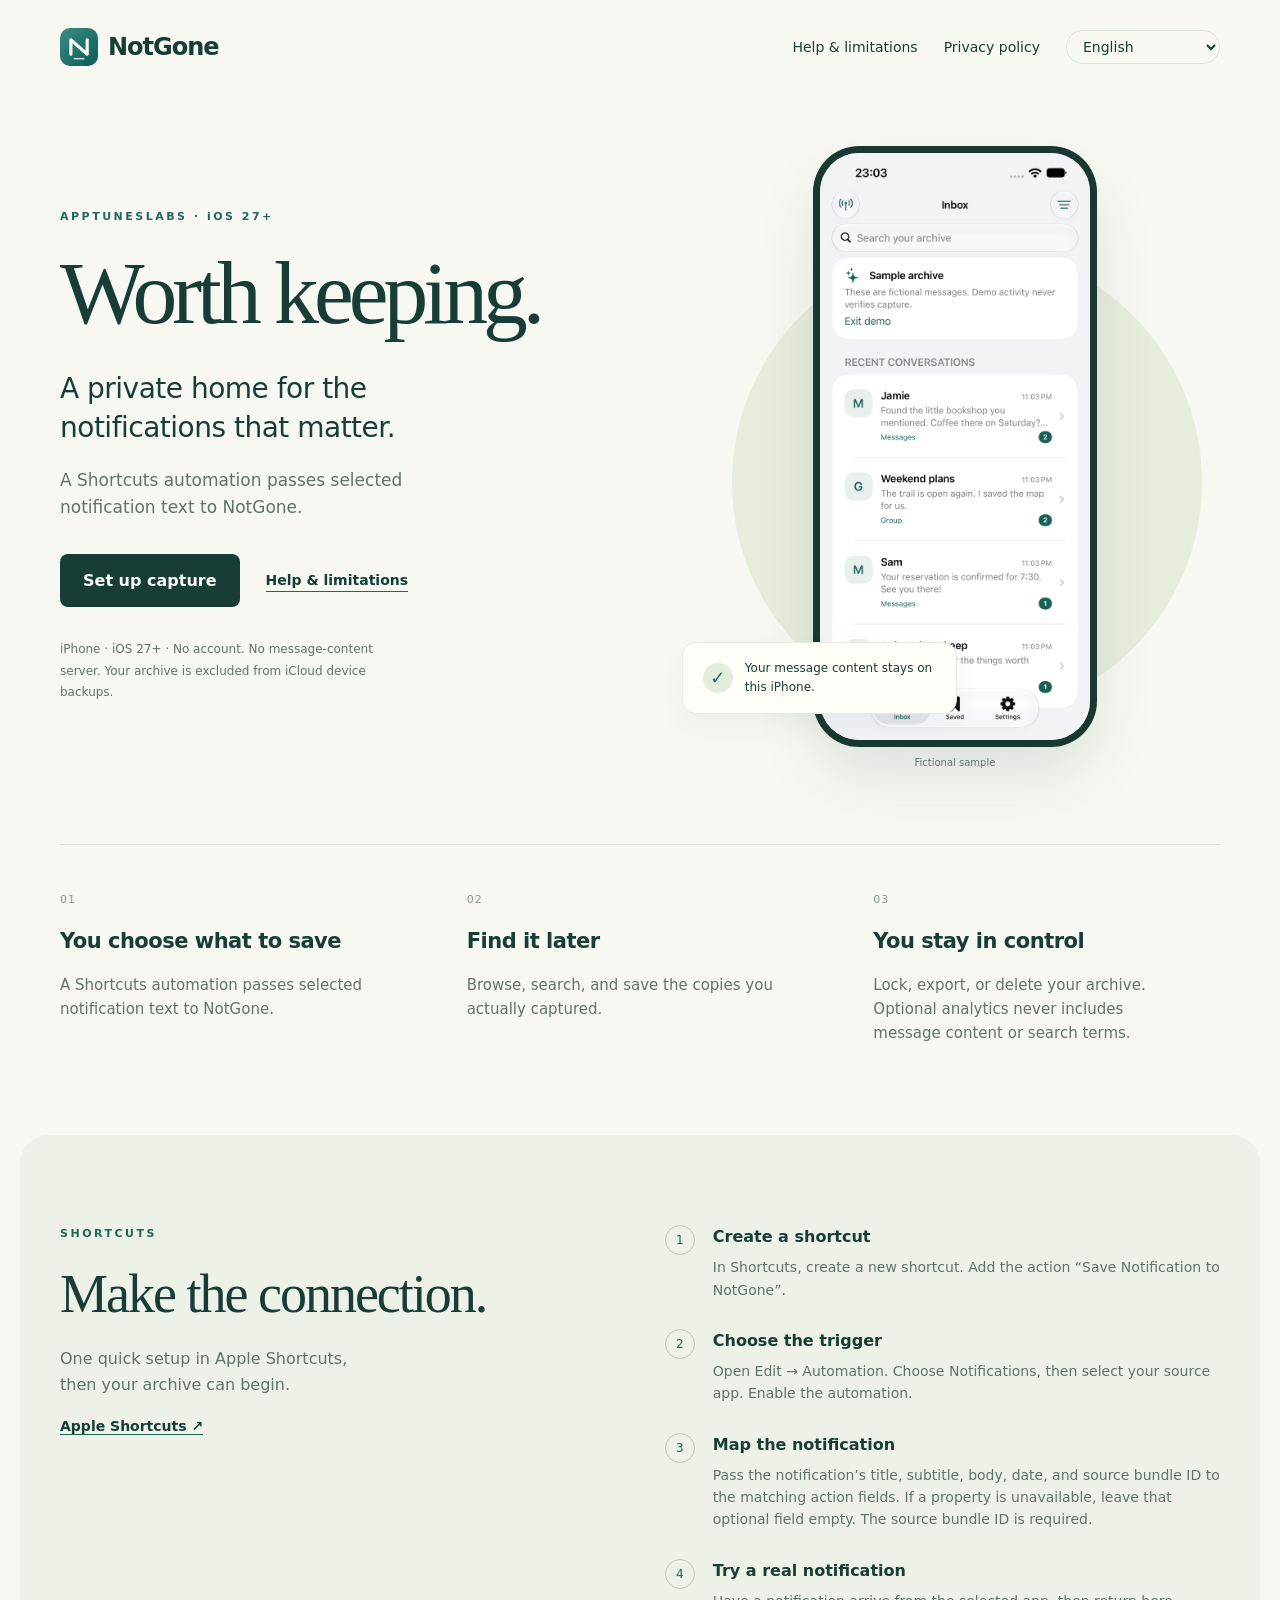
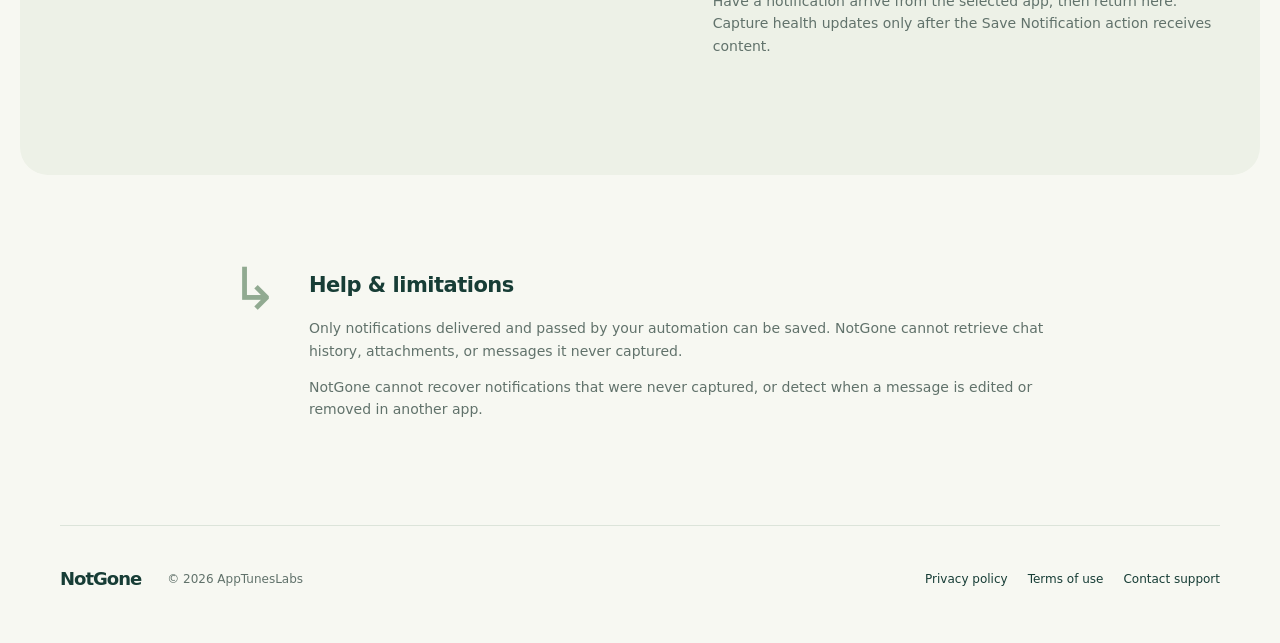
==== index.html @ 971f2847 "Publish NotGone static support website" ====
<!doctype html>
<html lang="en"><head><base href="./"><meta charset="utf-8"><meta name="viewport" content="width=device-width,initial-scale=1"><meta name="description" content="NotGone keeps copies of the notifications you choose in a private, searchable iPhone archive. iOS 27 and a user-configured Shortcuts automation required."><meta http-equiv="Content-Security-Policy" content="default-src 'self'; img-src 'self' data:; style-src 'self'; script-src 'self'; connect-src 'self'; object-src 'none'; base-uri 'self'"><meta name="referrer" content="strict-origin-when-cross-origin"><meta name="theme-color" content="#1a6157"><title>NotGone — Message Archive</title><link rel="icon" href="assets/icon.png"><link rel="stylesheet" href="style.css"></head>
<body>
<a class="skip" href="#main" data-i18n="Skip to content">Skip to content</a>
<header><a class="brand" href="./" aria-label="NotGone home"><img src="assets/icon.png" alt="" width="38" height="38">NotGone</a><nav aria-label="Main navigation" data-i18n-aria="Main navigation"><a href="support/" data-i18n="Help & limitations">Help & limitations</a><a href="privacy/" data-i18n="Privacy policy">Privacy policy</a><label class="language"><span class="sr-only" data-i18n="Language">Language</span><select id="locale" aria-label="Language" data-i18n-aria="Language"><option value="en-US">English</option></select></label></nav></header>
<main id="main">
<section class="hero" id="home"><div class="intro"><p class="eyebrow">APPTUNESLABS · iOS 27+</p><h1 data-i18n="Worth keeping.">Worth keeping.</h1><p class="lede" data-i18n="A private home for the notifications that matter.">A private home for the notifications that matter.</p><p class="explain" data-i18n="A Shortcuts automation passes selected notification text to NotGone.">A Shortcuts automation passes selected notification text to NotGone.</p><div class="actions"><a class="button" href="#setup" data-i18n="Set up capture">Set up capture</a><a class="textlink" href="support/" data-i18n="Help & limitations">Help & limitations</a></div><p class="availability">iPhone · iOS 27+ · <span data-i18n="No account. No message-content server. Your archive is excluded from iCloud device backups.">No account. No message-content server. Your archive is excluded from iCloud device backups.</span></p></div><div class="showcase"><div class="orbit"></div><figure><img id="app-screenshot" src="assets/inbox.png" alt="NotGone Inbox showing fictional sample conversations" data-i18n-alt="NotGone Inbox showing fictional sample conversations" width="440" height="956"><figcaption data-i18n="Fictional sample">Fictional sample</figcaption></figure><div class="note"><span class="check" aria-hidden="true">✓</span><span data-i18n="Your message content stays on this iPhone.">Your message content stays on this iPhone.</span></div></div></section>
<section class="principles" aria-label="Features"><article><span class="index">01</span><h2 data-i18n="You choose what to save">You choose what to save</h2><p data-i18n="A Shortcuts automation passes selected notification text to NotGone.">A Shortcuts automation passes selected notification text to NotGone.</p></article><article><span class="index">02</span><h2 data-i18n="Find it later">Find it later</h2><p data-i18n="Browse, search, and save the copies you actually captured.">Browse, search, and save the copies you actually captured.</p></article><article><span class="index">03</span><h2 data-i18n="You stay in control">You stay in control</h2><p data-i18n="Lock, export, or delete your archive. Optional analytics never includes message content or search terms.">Lock, export, or delete your archive. Optional analytics never includes message content or search terms.</p></article></section>
<section class="setup" id="setup"><div><p class="eyebrow">SHORTCUTS</p><h2 class="section-title" data-i18n="Make the connection.">Make the connection.</h2><p data-i18n="One quick setup in Apple Shortcuts, then your archive can begin.">One quick setup in Apple Shortcuts, then your archive can begin.</p><a class="textlink" href="https://support.apple.com/guide/shortcuts/apdfbdbd7123/ios" target="_blank" rel="noopener">Apple Shortcuts ↗</a></div><ol><li><h3 data-i18n="Create a shortcut">Create a shortcut</h3><p data-i18n="In Shortcuts, create a new shortcut. Add the action “Save Notification to NotGone”.">In Shortcuts, create a new shortcut. Add the action “Save Notification to NotGone”.</p></li><li><h3 data-i18n="Choose the trigger">Choose the trigger</h3><p data-i18n="Open Edit → Automation. Choose Notifications, then select your source app. Enable the automation.">Open Edit → Automation. Choose Notifications, then select your source app. Enable the automation.</p></li><li><h3 data-i18n="Map the notification">Map the notification</h3><p data-i18n="Pass the notification’s title, subtitle, body, date, and source bundle ID to the matching action fields. If a property is unavailable, leave that optional field empty. The source bundle ID is required.">Pass the notification’s title, subtitle, body, date, and source bundle ID to the matching action fields. If a property is unavailable, leave that optional field empty. The source bundle ID is required.</p></li><li><h3 data-i18n="Try a real notification">Try a real notification</h3><p data-i18n="Have a notification arrive from the selected app, then return here. Capture health updates only after the Save Notification action receives content.">Have a notification arrive from the selected app, then return here. Capture health updates only after the Save Notification action receives content.</p></li></ol></section>
<section class="reality"><span aria-hidden="true">↳</span><div><h2 data-i18n="Help & limitations">Help & limitations</h2><p data-i18n="Only notifications delivered and passed by your automation can be saved. NotGone cannot retrieve chat history, attachments, or messages it never captured.">Only notifications delivered and passed by your automation can be saved. NotGone cannot retrieve chat history, attachments, or messages it never captured.</p><p data-i18n="NotGone cannot recover notifications that were never captured, or detect when a message is edited or removed in another app.">NotGone cannot recover notifications that were never captured, or detect when a message is edited or removed in another app.</p></div></section>
</main>
<footer><a class="brand" href="./">NotGone</a><p>© 2026 AppTunesLabs</p><nav aria-label="Legal and support"><a href="privacy/" data-i18n="Privacy policy">Privacy policy</a><a href="terms/" data-i18n="Terms of use">Terms of use</a><a href="mailto:apptuneslabs@gmail.com" data-i18n="Contact support">Contact support</a></nav></footer>
<script src="app.js" defer></script></body></html>
---- style.css ----
:root{--ink:#173d36;--muted:#61726b;--paper:#f7f8f2;--accent:#216858;--line:#dce4da;--card:#fff;--serif:Georgia,'Times New Roman',serif}*{box-sizing:border-box}html{scroll-behavior:smooth;scroll-padding-top:90px}body{margin:0;background:var(--paper);color:var(--ink);font:16px/1.6 'DM Sans',system-ui,sans-serif}a{color:inherit;text-decoration:none}a:hover{text-decoration:underline}button,select{font:inherit}a:focus-visible,select:focus-visible{outline:3px solid #307462;outline-offset:5px}.sr-only,.skip:not(:focus){position:absolute;width:1px;height:1px;padding:0;margin:-1px;overflow:hidden;clip:rect(0,0,0,0)}.skip:focus{position:fixed;top:12px;left:12px;z-index:4;background:white;padding:12px}header{max-width:1240px;margin:auto;display:flex;justify-content:space-between;align-items:center;padding:28px 40px;gap:24px}.brand{display:flex;align-items:center;gap:10px;font-family:Manrope,system-ui;font-weight:800;font-size:24px;letter-spacing:-1px}.brand img{border-radius:10px}nav{display:flex;align-items:center;gap:26px;font-size:14px;font-weight:500}select{border:1px solid var(--line);background:transparent;color:inherit;border-radius:30px;padding:7px 12px;max-width:154px}.hero{max-width:1240px;min-height:720px;margin:0 auto;display:grid;grid-template-columns:1.12fr 1fr;align-items:center;gap:36px;padding:55px 40px 70px}.eyebrow{font-size:11px;letter-spacing:2.5px;font-weight:700;color:var(--accent);margin:0 0 22px}.intro h1{font-family:var(--serif);font-size:clamp(64px,7vw,102px);font-weight:400;letter-spacing:-5px;line-height:1.02;margin:0 0 30px;max-width:580px}.lede{font-size:clamp(21px,2.2vw,28px);line-height:1.4;max-width:420px;margin:0 0 20px;letter-spacing:-.5px}.explain{max-width:390px;color:var(--muted);font-size:17px}.actions{display:flex;align-items:center;gap:26px;margin:32px 0}.button{display:inline-block;background:var(--ink);color:#fff;border-radius:8px;padding:14px 23px;font-weight:600}.button:hover{background:var(--accent);text-decoration:none}.textlink{font-weight:600;border-bottom:1px solid var(--accent);font-size:14px}.availability{font-size:12px;line-height:1.8;color:var(--muted);max-width:350px}.showcase{position:relative;display:flex;justify-content:center;min-height:625px;align-items:center}.orbit{position:absolute;width:470px;height:470px;background:#e7eddd;border-radius:50%;transform:translate(12px,20px)}figure{margin:0;position:relative;width:270px;z-index:1}figure img{display:block;width:100%;height:auto;border-radius:39px;box-shadow:0 30px 65px #193b2c20,0 0 0 7px #183a32}figcaption{text-align:center;font-size:10px;color:var(--muted);margin-top:15px}.note{position:absolute;bottom:60px;left:-8px;z-index:2;background:#fffef9;border:1px solid #e6ebdf;border-radius:14px;box-shadow:0 12px 28px #193b2c0c;display:flex;align-items:center;gap:12px;padding:16px 20px;max-width:275px;font-size:12px}.check{background:#e2edde;color:var(--accent);border-radius:50%;width:30px;height:30px;display:grid;place-items:center;font-size:18px;flex-shrink:0}.principles{max-width:1160px;margin:auto;padding:40px 0 75px;border-top:1px solid var(--line);display:grid;grid-template-columns:repeat(3,1fr);gap:60px}.index{font-size:11px;color:#879888;letter-spacing:1px}h2{font:700 21px/1.3 Manrope,system-ui;letter-spacing:-.5px}article p{font-size:15px;color:var(--muted);max-width:320px}.setup{max-width:1240px;margin:auto;padding:90px 40px;display:grid;grid-template-columns:1fr 1.1fr;gap:100px;background:#edf1e7;border-radius:28px}.section-title{font-family:var(--serif);font-size:54px;font-weight:400;line-height:1.1;letter-spacing:-2px;margin:0 0 22px}.setup>div>p:not(.eyebrow){color:var(--muted);max-width:320px}.setup ol{list-style:none;counter-reset:steps;margin:0;padding:0}.setup li{position:relative;padding:0 0 28px 48px;counter-increment:steps}.setup li:before{content:counter(steps);position:absolute;left:0;top:0;border:1px solid #bacab8;border-radius:50%;height:28px;width:28px;text-align:center;font-size:12px;line-height:28px;color:var(--accent)}h3{font-size:16px;line-height:1.5;margin:0 0 7px}.setup li p{margin:0;font-size:14px;color:var(--muted)}.reality{max-width:900px;margin:80px auto 90px;display:flex;gap:30px;padding:0 40px}.reality>span{font-family:var(--serif);font-size:58px;line-height:1.2;color:#91aa91}.reality p{font-size:14px;color:var(--muted)}footer{max-width:1160px;margin:auto;border-top:1px solid var(--line);padding:32px 0 42px;display:flex;align-items:center;gap:26px}footer .brand{font-size:18px}footer p{font-size:12px;color:var(--muted);flex:1}footer nav{font-size:12px;gap:20px}.document{max-width:780px;margin:40px auto 100px;padding:0 28px}.document h1{font:400 52px/1.2 var(--serif);letter-spacing:-1.5px}.document section{margin:32px 0}.document p{color:var(--muted)}[dir=rtl] .intro h1{letter-spacing:0}[dir=rtl] .setup li{padding:0 48px 28px 0}[dir=rtl] .setup li:before{left:auto;right:0}[dir=rtl] .note{left:auto;right:-8px}@media(max-width:900px){header{padding:24px}nav{gap:14px}.hero{padding:40px 28px;gap:14px;min-height:0}.intro h1{font-size:74px}.showcase{min-height:540px}figure{width:230px}.orbit{width:340px;height:340px}.note{left:-18px;bottom:35px;max-width:220px}.principles{padding:40px 28px;gap:28px}.setup{margin:20px;border-radius:20px;gap:40px;padding:50px 28px}footer{margin:0 28px;flex-wrap:wrap}}@media(max-width:640px){header{align-items:flex-start;padding:20px}.brand{font-size:22px}header nav{gap:10px;flex-wrap:wrap;justify-content:flex-end;max-width:200px;font-size:11px}.language select{font-size:11px;max-width:120px}.hero{display:flex;flex-direction:column;align-items:stretch;padding:40px 24px 20px}.intro h1{font-size:76px;letter-spacing:-4px;max-width:360px}.lede{font-size:23px}.explain{font-size:15px}.availability{max-width:100%}.showcase{min-height:600px}.orbit{width:min(90vw,390px);height:min(90vw,390px)}figure{width:245px}.note{left:0;bottom:38px;max-width:240px}.principles{grid-template-columns:1fr;padding:34px 24px 45px;gap:24px}.principles article{padding-bottom:18px;border-bottom:1px solid var(--line)}.principles article p{max-width:100%}.setup{grid-template-columns:1fr;margin:12px;padding:40px 24px;gap:32px}.section-title{font-size:45px}.reality{margin:50px auto;padding:0 24px;gap:16px}.reality>span{font-size:40px}footer{margin:0 24px;padding:24px 0;gap:12px}footer p{flex-basis:50%}footer nav{width:100%;gap:20px}.document h1{font-size:42px}}@media(prefers-reduced-motion:reduce){html{scroll-behavior:auto}}@media(prefers-color-scheme:dark){:root{--ink:#e2eadd;--paper:#112720;--muted:#a1b4a5;--accent:#a2cbb5;--line:#2e4639;--card:#1d342b}.orbit{background:#203c2d}.setup{background:#193329}.note{background:#233e31;border-color:#39503d}.button{background:#d4e4d1;color:#19382c}.check{background:#355941;color:#d1e4cf}.brand img{opacity:.94}}
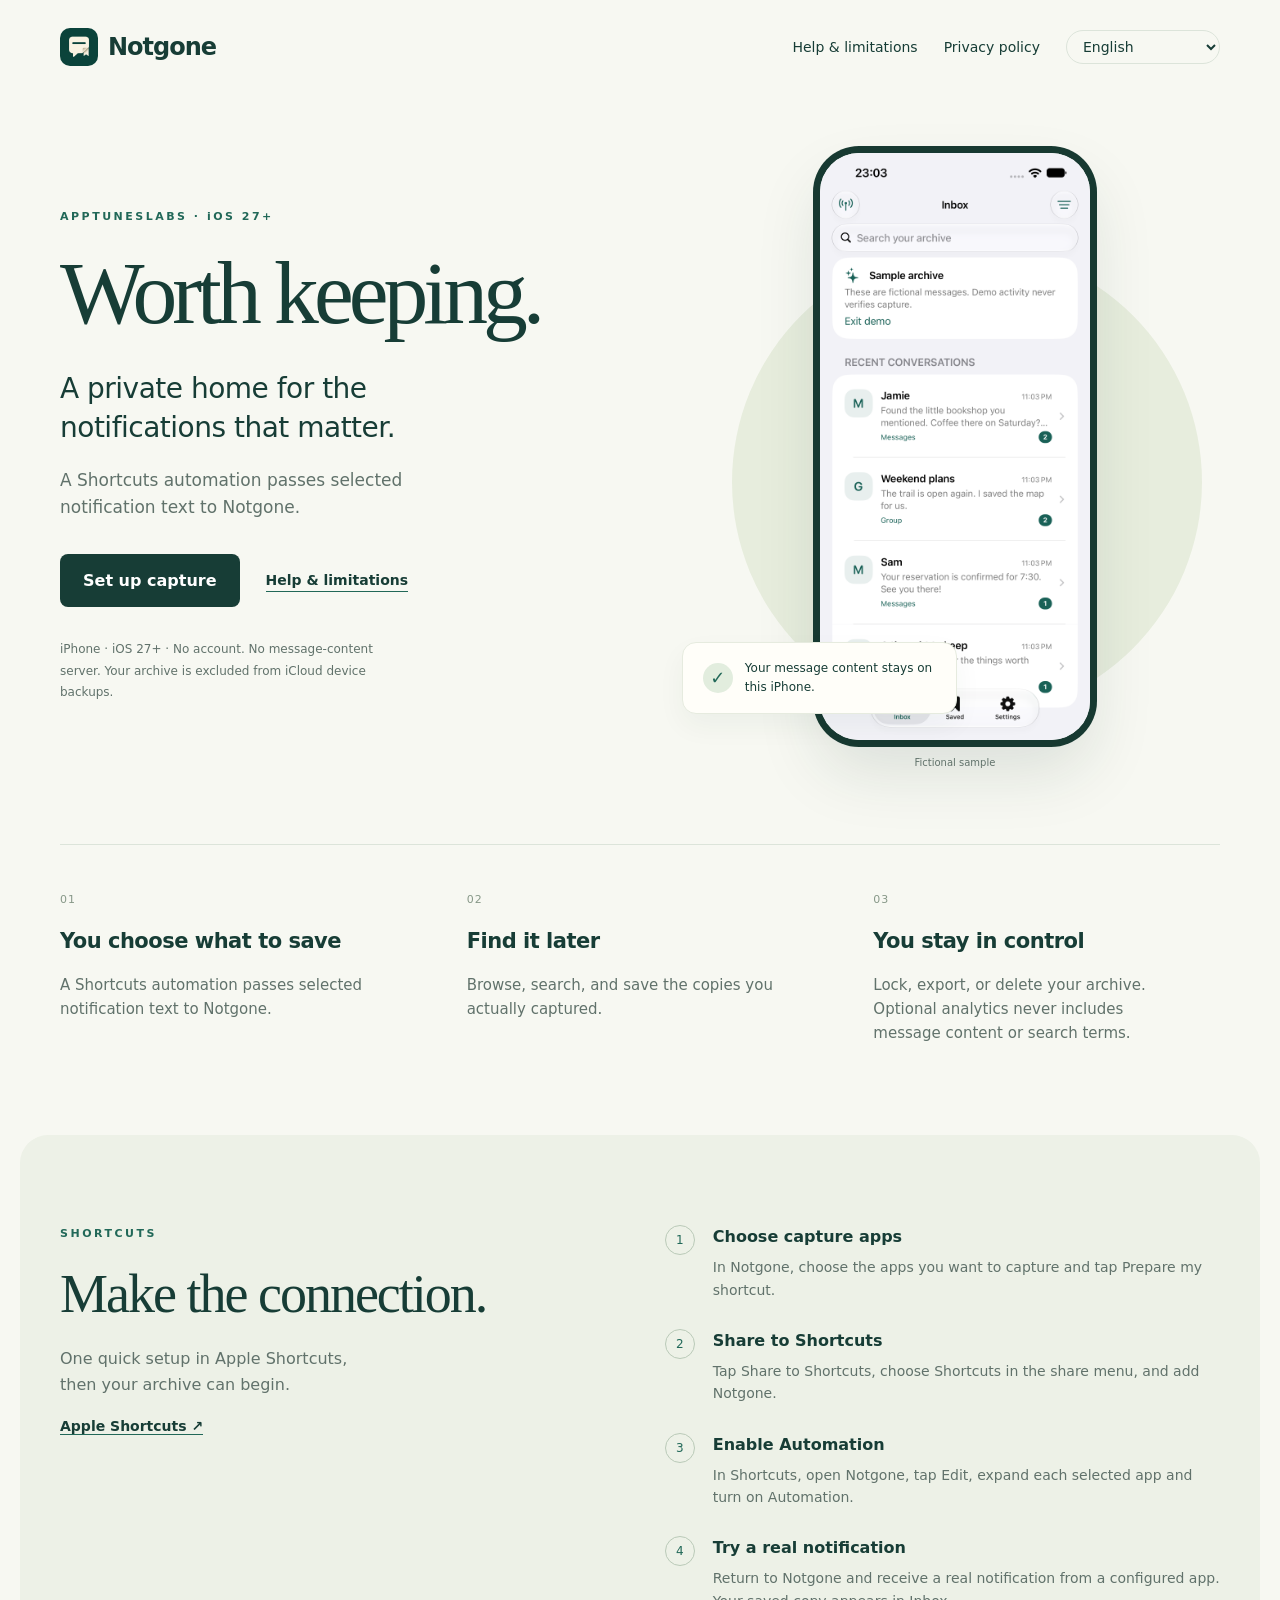
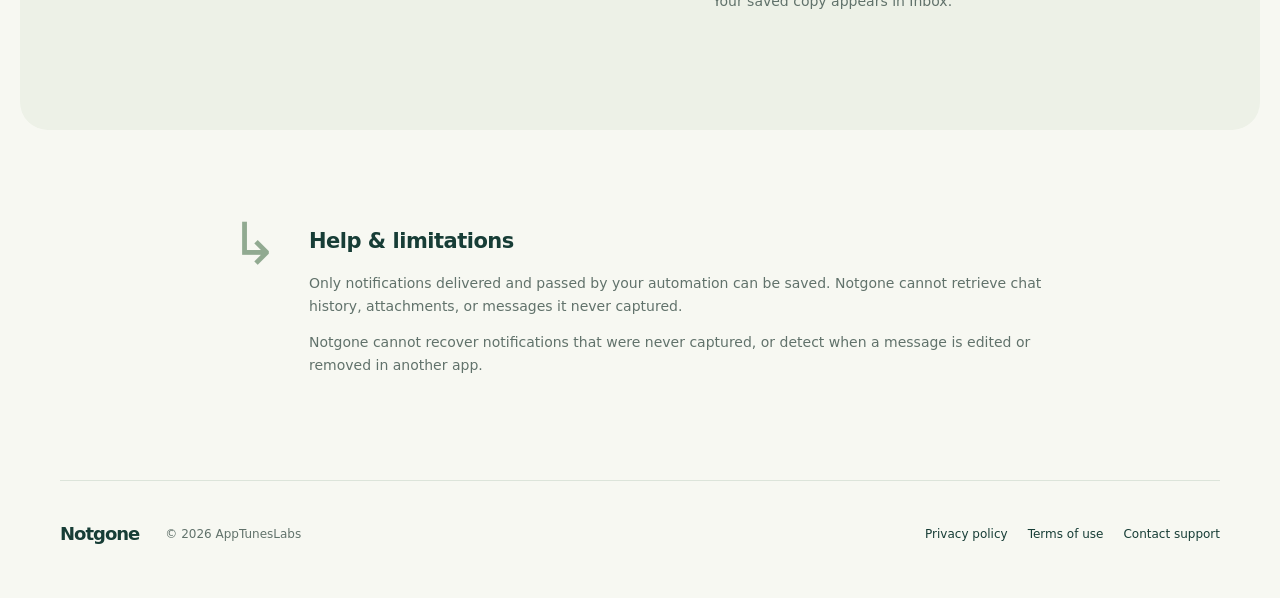
==== commit 9870556d: "Align Notgone setup and policies with lifetime Pro and current retention" ====
--- a/index.html
+++ b/index.html
@@ -1,13 +1,13 @@
 <!doctype html>
-<html lang="en"><head><base href="./"><meta charset="utf-8"><meta name="viewport" content="width=device-width,initial-scale=1"><meta name="description" content="NotGone keeps copies of the notifications you choose in a private, searchable iPhone archive. iOS 27 and a user-configured Shortcuts automation required."><meta http-equiv="Content-Security-Policy" content="default-src 'self'; img-src 'self' data:; style-src 'self'; script-src 'self'; connect-src 'self'; object-src 'none'; base-uri 'self'"><meta name="referrer" content="strict-origin-when-cross-origin"><meta name="theme-color" content="#1a6157"><title>NotGone — Message Archive</title><link rel="icon" href="assets/icon.png"><link rel="stylesheet" href="style.css"></head>
+<html lang="en"><head><base href="./"><meta charset="utf-8"><meta name="viewport" content="width=device-width,initial-scale=1"><meta name="description" content="Notgone keeps copies of the notifications you choose in a private, searchable iPhone archive. iOS 27 and a user-configured Shortcuts automation required."><meta http-equiv="Content-Security-Policy" content="default-src 'self'; img-src 'self' data:; style-src 'self'; script-src 'self'; connect-src 'self'; object-src 'none'; base-uri 'self'"><meta name="referrer" content="strict-origin-when-cross-origin"><meta name="theme-color" content="#1a6157"><title>Notgone — Message Archive</title><link rel="icon" href="assets/icon.png"><link rel="stylesheet" href="style.css"></head>
 <body>
 <a class="skip" href="#main" data-i18n="Skip to content">Skip to content</a>
-<header><a class="brand" href="./" aria-label="NotGone home"><img src="assets/icon.png" alt="" width="38" height="38">NotGone</a><nav aria-label="Main navigation" data-i18n-aria="Main navigation"><a href="support/" data-i18n="Help & limitations">Help & limitations</a><a href="privacy/" data-i18n="Privacy policy">Privacy policy</a><label class="language"><span class="sr-only" data-i18n="Language">Language</span><select id="locale" aria-label="Language" data-i18n-aria="Language"><option value="en-US">English</option></select></label></nav></header>
+<header><a class="brand" href="./" aria-label="Notgone home"><img src="assets/icon.png" alt="" width="38" height="38">Notgone</a><nav aria-label="Main navigation" data-i18n-aria="Main navigation"><a href="support/" data-i18n="Help & limitations">Help & limitations</a><a href="privacy/" data-i18n="Privacy policy">Privacy policy</a><label class="language"><span class="sr-only" data-i18n="Language">Language</span><select id="locale" aria-label="Language" data-i18n-aria="Language"><option value="en-US">English</option></select></label></nav></header>
 <main id="main">
-<section class="hero" id="home"><div class="intro"><p class="eyebrow">APPTUNESLABS · iOS 27+</p><h1 data-i18n="Worth keeping.">Worth keeping.</h1><p class="lede" data-i18n="A private home for the notifications that matter.">A private home for the notifications that matter.</p><p class="explain" data-i18n="A Shortcuts automation passes selected notification text to NotGone.">A Shortcuts automation passes selected notification text to NotGone.</p><div class="actions"><a class="button" href="#setup" data-i18n="Set up capture">Set up capture</a><a class="textlink" href="support/" data-i18n="Help & limitations">Help & limitations</a></div><p class="availability">iPhone · iOS 27+ · <span data-i18n="No account. No message-content server. Your archive is excluded from iCloud device backups.">No account. No message-content server. Your archive is excluded from iCloud device backups.</span></p></div><div class="showcase"><div class="orbit"></div><figure><img id="app-screenshot" src="assets/inbox.png" alt="NotGone Inbox showing fictional sample conversations" data-i18n-alt="NotGone Inbox showing fictional sample conversations" width="440" height="956"><figcaption data-i18n="Fictional sample">Fictional sample</figcaption></figure><div class="note"><span class="check" aria-hidden="true">✓</span><span data-i18n="Your message content stays on this iPhone.">Your message content stays on this iPhone.</span></div></div></section>
-<section class="principles" aria-label="Features"><article><span class="index">01</span><h2 data-i18n="You choose what to save">You choose what to save</h2><p data-i18n="A Shortcuts automation passes selected notification text to NotGone.">A Shortcuts automation passes selected notification text to NotGone.</p></article><article><span class="index">02</span><h2 data-i18n="Find it later">Find it later</h2><p data-i18n="Browse, search, and save the copies you actually captured.">Browse, search, and save the copies you actually captured.</p></article><article><span class="index">03</span><h2 data-i18n="You stay in control">You stay in control</h2><p data-i18n="Lock, export, or delete your archive. Optional analytics never includes message content or search terms.">Lock, export, or delete your archive. Optional analytics never includes message content or search terms.</p></article></section>
-<section class="setup" id="setup"><div><p class="eyebrow">SHORTCUTS</p><h2 class="section-title" data-i18n="Make the connection.">Make the connection.</h2><p data-i18n="One quick setup in Apple Shortcuts, then your archive can begin.">One quick setup in Apple Shortcuts, then your archive can begin.</p><a class="textlink" href="https://support.apple.com/guide/shortcuts/apdfbdbd7123/ios" target="_blank" rel="noopener">Apple Shortcuts ↗</a></div><ol><li><h3 data-i18n="Create a shortcut">Create a shortcut</h3><p data-i18n="In Shortcuts, create a new shortcut. Add the action “Save Notification to NotGone”.">In Shortcuts, create a new shortcut. Add the action “Save Notification to NotGone”.</p></li><li><h3 data-i18n="Choose the trigger">Choose the trigger</h3><p data-i18n="Open Edit → Automation. Choose Notifications, then select your source app. Enable the automation.">Open Edit → Automation. Choose Notifications, then select your source app. Enable the automation.</p></li><li><h3 data-i18n="Map the notification">Map the notification</h3><p data-i18n="Pass the notification’s title, subtitle, body, date, and source bundle ID to the matching action fields. If a property is unavailable, leave that optional field empty. The source bundle ID is required.">Pass the notification’s title, subtitle, body, date, and source bundle ID to the matching action fields. If a property is unavailable, leave that optional field empty. The source bundle ID is required.</p></li><li><h3 data-i18n="Try a real notification">Try a real notification</h3><p data-i18n="Have a notification arrive from the selected app, then return here. Capture health updates only after the Save Notification action receives content.">Have a notification arrive from the selected app, then return here. Capture health updates only after the Save Notification action receives content.</p></li></ol></section>
-<section class="reality"><span aria-hidden="true">↳</span><div><h2 data-i18n="Help & limitations">Help & limitations</h2><p data-i18n="Only notifications delivered and passed by your automation can be saved. NotGone cannot retrieve chat history, attachments, or messages it never captured.">Only notifications delivered and passed by your automation can be saved. NotGone cannot retrieve chat history, attachments, or messages it never captured.</p><p data-i18n="NotGone cannot recover notifications that were never captured, or detect when a message is edited or removed in another app.">NotGone cannot recover notifications that were never captured, or detect when a message is edited or removed in another app.</p></div></section>
+<section class="hero" id="home"><div class="intro"><p class="eyebrow">APPTUNESLABS · iOS 27+</p><h1 data-i18n="Worth keeping.">Worth keeping.</h1><p class="lede" data-i18n="A private home for the notifications that matter.">A private home for the notifications that matter.</p><p class="explain" data-i18n="A Shortcuts automation passes selected notification text to Notgone.">A Shortcuts automation passes selected notification text to Notgone.</p><div class="actions"><a class="button" href="#setup" data-i18n="Set up capture">Set up capture</a><a class="textlink" href="support/" data-i18n="Help & limitations">Help & limitations</a></div><p class="availability">iPhone · iOS 27+ · <span data-i18n="No account. No message-content server. Your archive is excluded from iCloud device backups.">No account. No message-content server. Your archive is excluded from iCloud device backups.</span></p></div><div class="showcase"><div class="orbit"></div><figure><img id="app-screenshot" src="assets/inbox.png" alt="Notgone Inbox showing fictional sample conversations" data-i18n-alt="Notgone Inbox showing fictional sample conversations" width="440" height="956"><figcaption data-i18n="Fictional sample">Fictional sample</figcaption></figure><div class="note"><span class="check" aria-hidden="true">✓</span><span data-i18n="Your message content stays on this iPhone.">Your message content stays on this iPhone.</span></div></div></section>
+<section class="principles" aria-label="Features"><article><span class="index">01</span><h2 data-i18n="You choose what to save">You choose what to save</h2><p data-i18n="A Shortcuts automation passes selected notification text to Notgone.">A Shortcuts automation passes selected notification text to Notgone.</p></article><article><span class="index">02</span><h2 data-i18n="Find it later">Find it later</h2><p data-i18n="Browse, search, and save the copies you actually captured.">Browse, search, and save the copies you actually captured.</p></article><article><span class="index">03</span><h2 data-i18n="You stay in control">You stay in control</h2><p data-i18n="Lock, export, or delete your archive. Optional analytics never includes message content or search terms.">Lock, export, or delete your archive. Optional analytics never includes message content or search terms.</p></article></section>
+<section class="setup" id="setup"><div><p class="eyebrow">SHORTCUTS</p><h2 class="section-title" data-i18n="Make the connection.">Make the connection.</h2><p data-i18n="One quick setup in Apple Shortcuts, then your archive can begin.">One quick setup in Apple Shortcuts, then your archive can begin.</p><a class="textlink" href="https://support.apple.com/guide/shortcuts/apdfbdbd7123/ios" target="_blank" rel="noopener">Apple Shortcuts ↗</a></div><ol><li><h3 data-i18n="Choose capture apps">Choose capture apps</h3><p data-i18n="In Notgone, choose the apps you want to capture and tap Prepare my shortcut.">In Notgone, choose the apps you want to capture and tap Prepare my shortcut.</p></li><li><h3 data-i18n="Share to Shortcuts">Share to Shortcuts</h3><p data-i18n="Tap Share to Shortcuts, choose Shortcuts in the share menu, and add Notgone.">Tap Share to Shortcuts, choose Shortcuts in the share menu, and add Notgone.</p></li><li><h3 data-i18n="Enable Automation">Enable Automation</h3><p data-i18n="In Shortcuts, open Notgone, tap Edit, expand each selected app and turn on Automation.">In Shortcuts, open Notgone, tap Edit, expand each selected app and turn on Automation.</p></li><li><h3 data-i18n="Try a real notification">Try a real notification</h3><p data-i18n="Return to Notgone and receive a real notification from a configured app. Your saved copy appears in Inbox.">Return to Notgone and receive a real notification from a configured app. Your saved copy appears in Inbox.</p></li></ol></section>
+<section class="reality"><span aria-hidden="true">↳</span><div><h2 data-i18n="Help & limitations">Help & limitations</h2><p data-i18n="Only notifications delivered and passed by your automation can be saved. Notgone cannot retrieve chat history, attachments, or messages it never captured.">Only notifications delivered and passed by your automation can be saved. Notgone cannot retrieve chat history, attachments, or messages it never captured.</p><p data-i18n="Notgone cannot recover notifications that were never captured, or detect when a message is edited or removed in another app.">Notgone cannot recover notifications that were never captured, or detect when a message is edited or removed in another app.</p></div></section>
 </main>
-<footer><a class="brand" href="./">NotGone</a><p>© 2026 AppTunesLabs</p><nav aria-label="Legal and support"><a href="privacy/" data-i18n="Privacy policy">Privacy policy</a><a href="terms/" data-i18n="Terms of use">Terms of use</a><a href="mailto:apptuneslabs@gmail.com" data-i18n="Contact support">Contact support</a></nav></footer>
+<footer><a class="brand" href="./">Notgone</a><p>© 2026 AppTunesLabs</p><nav aria-label="Legal and support"><a href="privacy/" data-i18n="Privacy policy">Privacy policy</a><a href="terms/" data-i18n="Terms of use">Terms of use</a><a href="mailto:apptuneslabs@gmail.com" data-i18n="Contact support">Contact support</a></nav></footer>
 <script src="app.js" defer></script></body></html>
